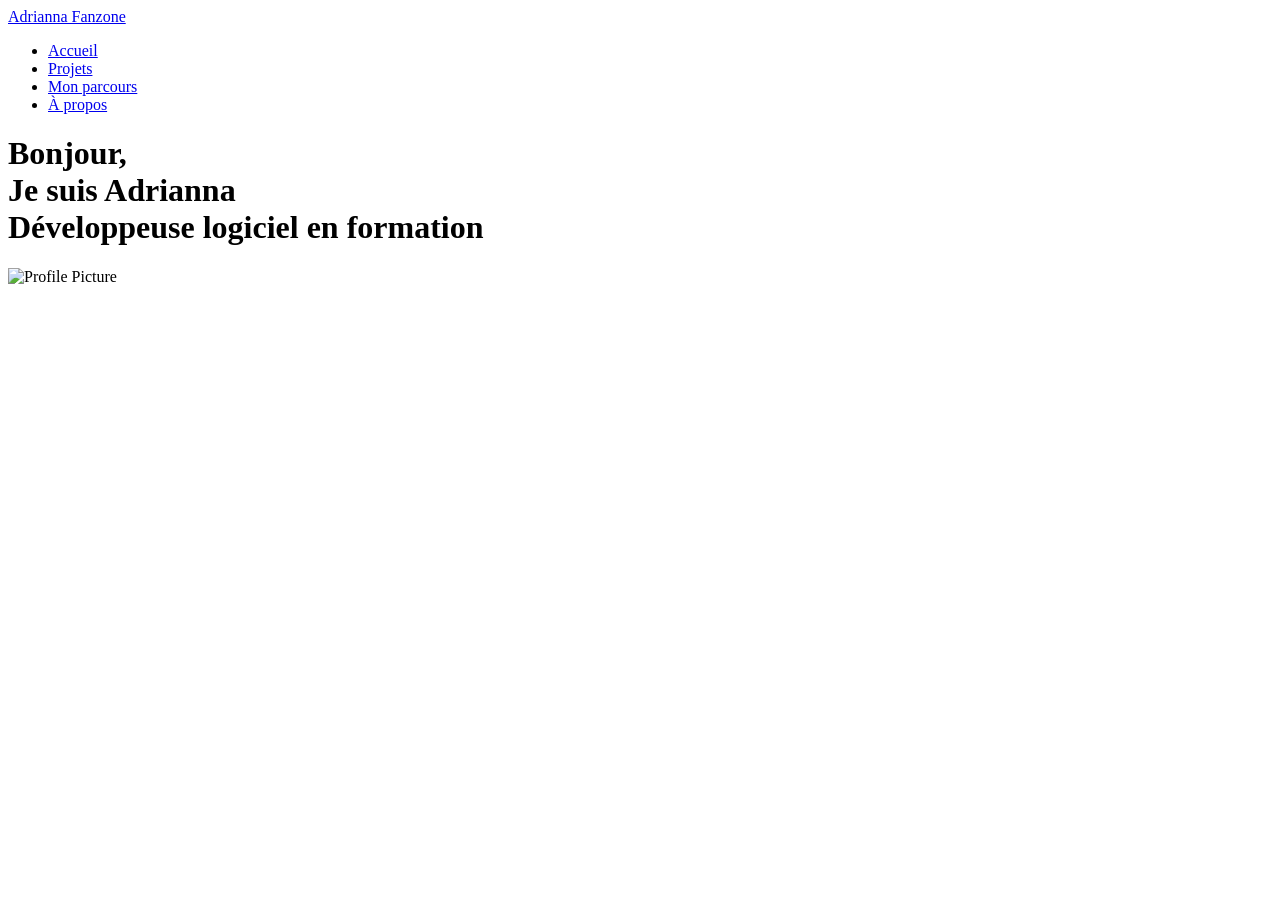
==== index.html @ 287948be "Créé base des fichier et header" ====
<!DOCTYPE html>
<html lang="fr">
<head>
    <meta charset="UTF-8">
    <meta name="viewport" content="width=device-width, initial-scale=1.0">
    <link rel="preconnect" href="https://fonts.googleapis.com">
    <link rel="preconnect" href="https://fonts.gstatic.com" crossorigin>
    <link href="https://fonts.googleapis.com/css2?family=Noto+Sans+JP:wght@100..900&family=Quicksand:wght@300..700&display=swap" rel="stylesheet">
    <link rel="preconnect" href="https://fonts.googleapis.com">
    <link rel="preconnect" href="https://fonts.gstatic.com" crossorigin>
    <link href="https://fonts.googleapis.com/css2?family=Noto+Sans+JP:wght@100..900&family=Quicksand:wght@300..700&family=Zalando+Sans+Expanded:ital,wght@0,200..900;1,200..900&display=swap" rel="stylesheet">
    <link rel="stylesheet" href="../keep/css/styles.css">
    <title>Document</title>
    <link rel="stylesheet" href="../keep/css/styles.css">
</head>
<body>

<header>

    <div class="menu">
        <nav class="primary-nav">
            <a href="#" class="name">Adrianna Fanzone</a>
            <ul class="nav-links">
                <li><a href="index.html" class="nav-link" id="opened">Accueil</a></li>
                <li><a href="projets.html" class="nav-link">Projets</a></li>
                <li><a href="parcours.html" class="nav-link">Mon parcours</a></li>
                <li><a href="apropos.html" class="nav-link">À propos</a></li>
            </ul>
        </nav>
    </div>
</header>

<main>

    <div class="presentation">
        <div class="text">
            <h1>Bonjour, <br> Je suis <span id="colored">Adrianna</span> <br> Développeuse logiciel en formation</h1>
        </div>
        <img class="profilePicture" src="../keep/img/profilePicture.png" alt="Profile Picture">

    </div>

</main>

<footer>

</footer>

</body>
</html>
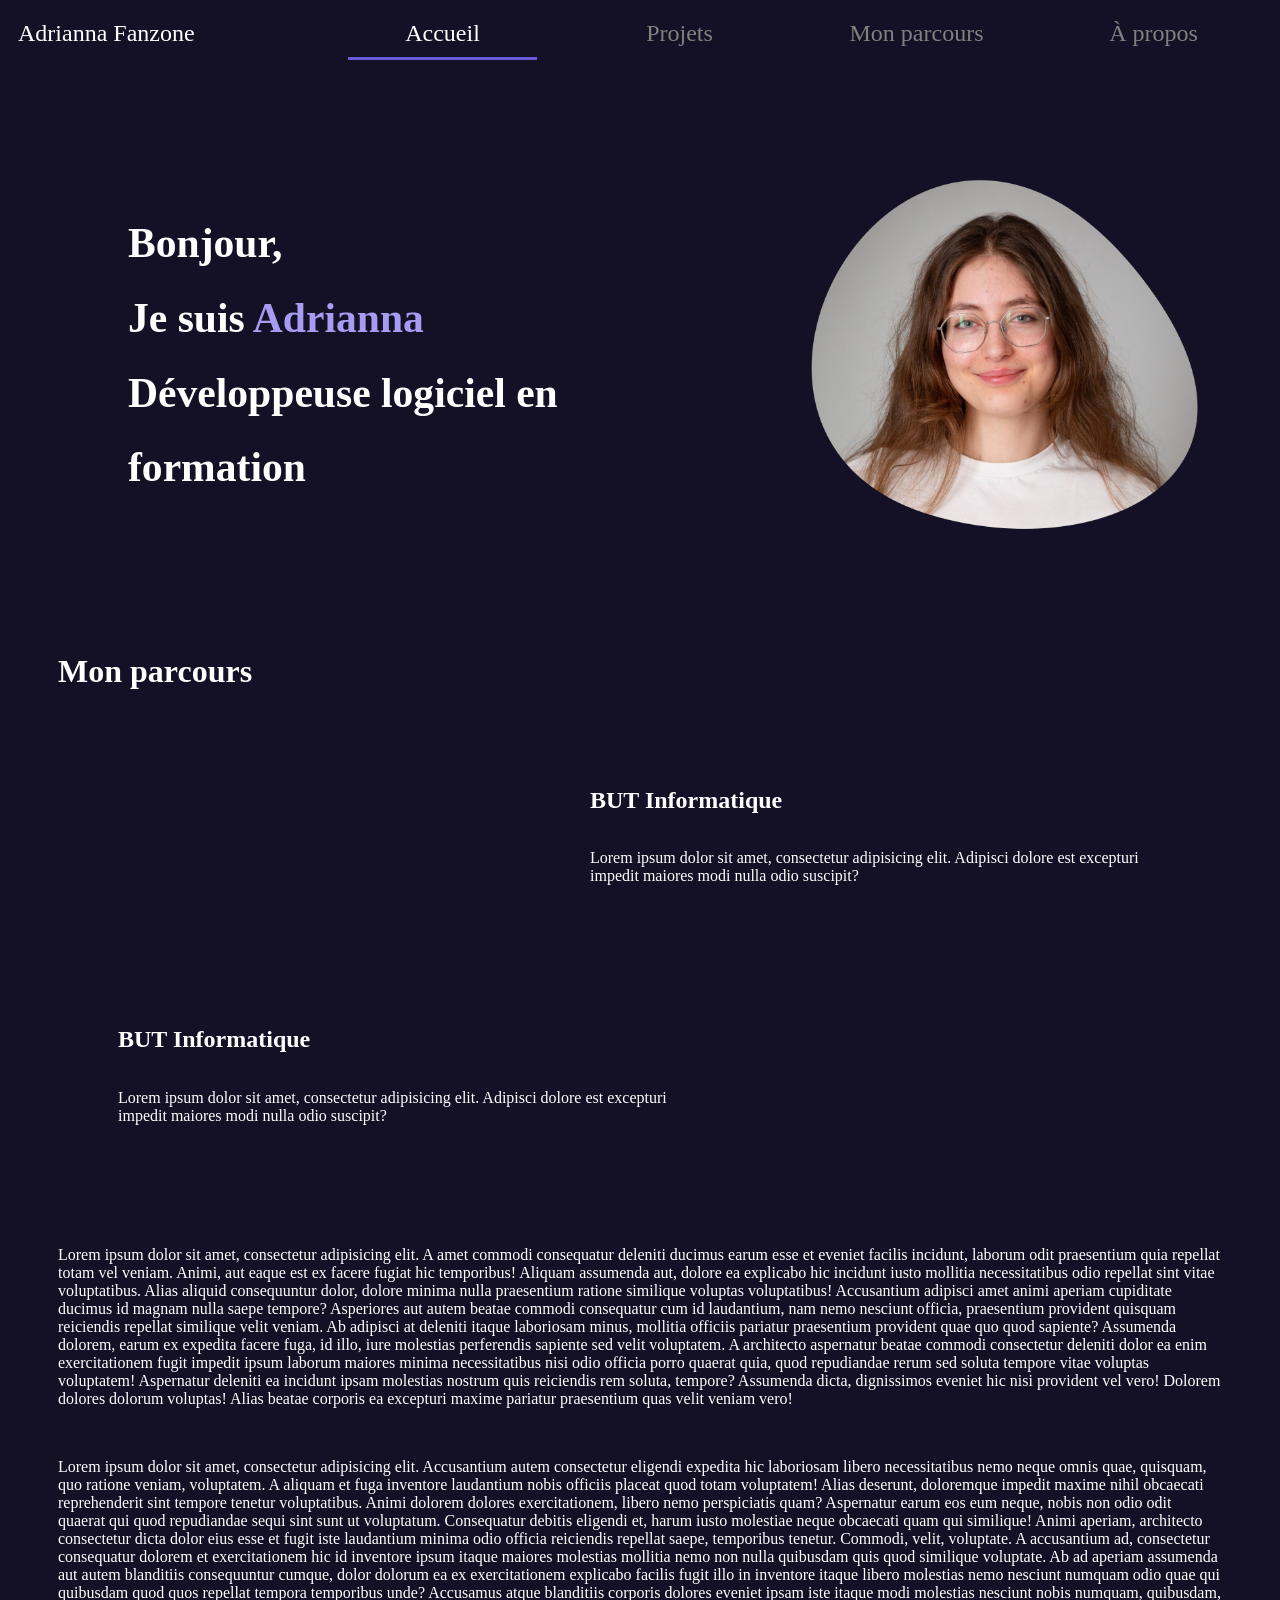
==== commit a1a339bf: "Ajout css" ====
--- a/index.html
+++ b/index.html
@@ -9,9 +9,8 @@
     <link rel="preconnect" href="https://fonts.googleapis.com">
     <link rel="preconnect" href="https://fonts.gstatic.com" crossorigin>
     <link href="https://fonts.googleapis.com/css2?family=Noto+Sans+JP:wght@100..900&family=Quicksand:wght@300..700&family=Zalando+Sans+Expanded:ital,wght@0,200..900;1,200..900&display=swap" rel="stylesheet">
-    <link rel="stylesheet" href="../keep/css/styles.css">
+    <link rel="stylesheet" href="./css/styles.css">
     <title>Document</title>
-    <link rel="stylesheet" href="../keep/css/styles.css">
 </head>
 <body>
 
@@ -22,9 +21,9 @@
             <a href="#" class="name">Adrianna Fanzone</a>
             <ul class="nav-links">
                 <li><a href="index.html" class="nav-link" id="opened">Accueil</a></li>
-                <li><a href="projets.html" class="nav-link">Projets</a></li>
-                <li><a href="parcours.html" class="nav-link">Mon parcours</a></li>
-                <li><a href="apropos.html" class="nav-link">À propos</a></li>
+                <li><a href="#projets" class="nav-link">Projets</a></li>
+                <li><a href="#parcours" class="nav-link">Mon parcours</a></li>
+                <li><a href="#apropos" class="nav-link">À propos</a></li>
             </ul>
         </nav>
     </div>
@@ -36,8 +35,34 @@
         <div class="text">
             <h1>Bonjour, <br> Je suis <span id="colored">Adrianna</span> <br> Développeuse logiciel en formation</h1>
         </div>
-        <img class="profilePicture" src="../keep/img/profilePicture.png" alt="Profile Picture">
+        <img class="profilePicture" src="./img/profilePicture.png" alt="Profile Picture">
 
+    </div>
+
+    <div id="parcours">
+        <h1>Mon parcours</h1>
+        <div class="containsMultiple">
+            <div class="containsOne">
+                <div class="containsContentR">
+                    <h2>BUT Informatique</h2>
+                    <p>Lorem ipsum dolor sit amet, consectetur adipisicing elit. Adipisci dolore est excepturi impedit maiores modi nulla odio suscipit?</p>
+                </div>
+            </div>
+            <div class="containsOne">
+                <div class="containsContentL">
+                    <h2>BUT Informatique</h2>
+                    <p>Lorem ipsum dolor sit amet, consectetur adipisicing elit. Adipisci dolore est excepturi impedit maiores modi nulla odio suscipit?</p>
+                </div>
+            </div>
+        </div>
+    </div>
+
+    <div id="projets">
+        Lorem ipsum dolor sit amet, consectetur adipisicing elit. A amet commodi consequatur deleniti ducimus earum esse et eveniet facilis incidunt, laborum odit praesentium quia repellat totam vel veniam. Animi, aut eaque est ex facere fugiat hic temporibus! Aliquam assumenda aut, dolore ea explicabo hic incidunt iusto mollitia necessitatibus odio repellat sint vitae voluptatibus. Alias aliquid consequuntur dolor, dolore minima nulla praesentium ratione similique voluptas voluptatibus! Accusantium adipisci amet animi aperiam cupiditate ducimus id magnam nulla saepe tempore? Asperiores aut autem beatae commodi consequatur cum id laudantium, nam nemo nesciunt officia, praesentium provident quisquam reiciendis repellat similique velit veniam. Ab adipisci at deleniti itaque laboriosam minus, mollitia officiis pariatur praesentium provident quae quo quod sapiente? Assumenda dolorem, earum ex expedita facere fuga, id illo, iure molestias perferendis sapiente sed velit voluptatem. A architecto aspernatur beatae commodi consectetur deleniti dolor ea enim exercitationem fugit impedit ipsum laborum maiores minima necessitatibus nisi odio officia porro quaerat quia, quod repudiandae rerum sed soluta tempore vitae voluptas voluptatem! Aspernatur deleniti ea incidunt ipsam molestias nostrum quis reiciendis rem soluta, tempore? Assumenda dicta, dignissimos eveniet hic nisi provident vel vero! Dolorem dolores dolorum voluptas! Alias beatae corporis ea excepturi maxime pariatur praesentium quas velit veniam vero!
+    </div>
+
+    <div id="apropos">
+        Lorem ipsum dolor sit amet, consectetur adipisicing elit. Accusantium autem consectetur eligendi expedita hic laboriosam libero necessitatibus nemo neque omnis quae, quisquam, quo ratione veniam, voluptatem. A aliquam et fuga inventore laudantium nobis officiis placeat quod totam voluptatem! Alias deserunt, doloremque impedit maxime nihil obcaecati reprehenderit sint tempore tenetur voluptatibus. Animi dolorem dolores exercitationem, libero nemo perspiciatis quam? Aspernatur earum eos eum neque, nobis non odio odit quaerat qui quod repudiandae sequi sint sunt ut voluptatum. Consequatur debitis eligendi et, harum iusto molestiae neque obcaecati quam qui similique! Animi aperiam, architecto consectetur dicta dolor eius esse et fugit iste laudantium minima odio officia reiciendis repellat saepe, temporibus tenetur. Commodi, velit, voluptate. A accusantium ad, consectetur consequatur dolorem et exercitationem hic id inventore ipsum itaque maiores molestias mollitia nemo non nulla quibusdam quis quod similique voluptate. Ab ad aperiam assumenda aut autem blanditiis consequuntur cumque, dolor dolorum ea ex exercitationem explicabo facilis fugit illo in inventore itaque libero molestias nemo nesciunt numquam odio quae qui quibusdam quod quos repellat tempora temporibus unde? Accusamus atque blanditiis corporis dolores eveniet ipsam iste itaque modi molestias nesciunt nobis numquam, quibusdam, quisquam quo voluptatibus. Assumenda autem deserunt est, iusto laudantium nam perspiciatis porro sapiente? Veritatis.
     </div>
 
 </main>
--- a/css/styles.css
+++ b/css/styles.css
@@ -0,0 +1,150 @@
+body {
+    background-color: #141126;
+    color: white;
+    font-family: Quicksand;
+    height: 100vh;
+}
+
+main {
+    height: 100%;
+    align-content: center;
+}
+
+main div {
+    margin: 50px;
+}
+
+header {
+    position: sticky;
+    top: 0;
+}
+
+.menu {
+    /*display: flex;*/
+    /*align-items: center;*/
+    /*justify-content: space-between;*/
+    margin: 0 auto;
+    background-color: #141126;
+}
+
+.primary-nav {
+    display: flex;
+    align-items: center;
+    justify-content: space-between;
+    font-size: 1.5rem;
+}
+
+.name {
+    margin-left: 10px;
+    text-decoration: none;
+    color: white;
+}
+
+.nav-links {
+    display: flex;
+    list-style: none;
+    width: 75%;
+    height: 50px;
+    align-items: center;
+    margin: 0;
+    padding: 0;
+}
+
+.nav-links li {
+    display: grid;
+    width: 25%;
+    margin: 0;
+    padding: 0;
+    height: 100%;
+    place-items: center;
+    position: relative;
+}
+
+.nav-link {
+    text-decoration: none;
+    color: grey;
+    margin: 0;
+}
+
+.nav-links li::after {
+    content: "";
+    position: absolute;
+    background-color: #6A59D9;
+    height: 3px;
+    width: 0;
+    bottom: -2px;
+    transition: all 0.5s ease;
+}
+
+.nav-links li:hover a {
+    color: white;
+}
+
+.nav-links li:hover::after {
+    width: 80%;
+}
+
+#opened {
+    color: white;
+}
+
+#opened::after {
+    content: "";
+    position: absolute;
+    background-color: #6A59D9;
+    height: 3px;
+    width: 80%;
+    bottom: -2px;
+    left: 10%;
+}
+
+.presentation {
+    padding: 20px;
+    display: flex;
+    align-items: center;
+    justify-content: center;
+    font-family: Zalando Sans Expanded;
+    font-size: 1.3rem;
+}
+
+.text {
+    line-height: 1.8;
+}
+
+.profilePicture {
+    width: 35%;
+    float: left;
+    margin-left: 50px;
+}
+
+#colored {
+    color: #A79BF2;
+}
+
+/*PARTIE PARCOURS*/
+
+.containsMultiple {
+    overflow: auto;
+    margin: 5px;
+}
+
+.containsOne {
+    overflow: auto;
+    margin: 5px;
+}
+
+.containsContentR {
+    position: relative;
+    display: flex;
+    flex-direction: column;
+    float: right;
+    width: 50%;
+}
+
+.containsContentL {
+    position: relative;
+    display: flex;
+    flex-direction: column;
+    float: left;
+    width: 50%;
+}
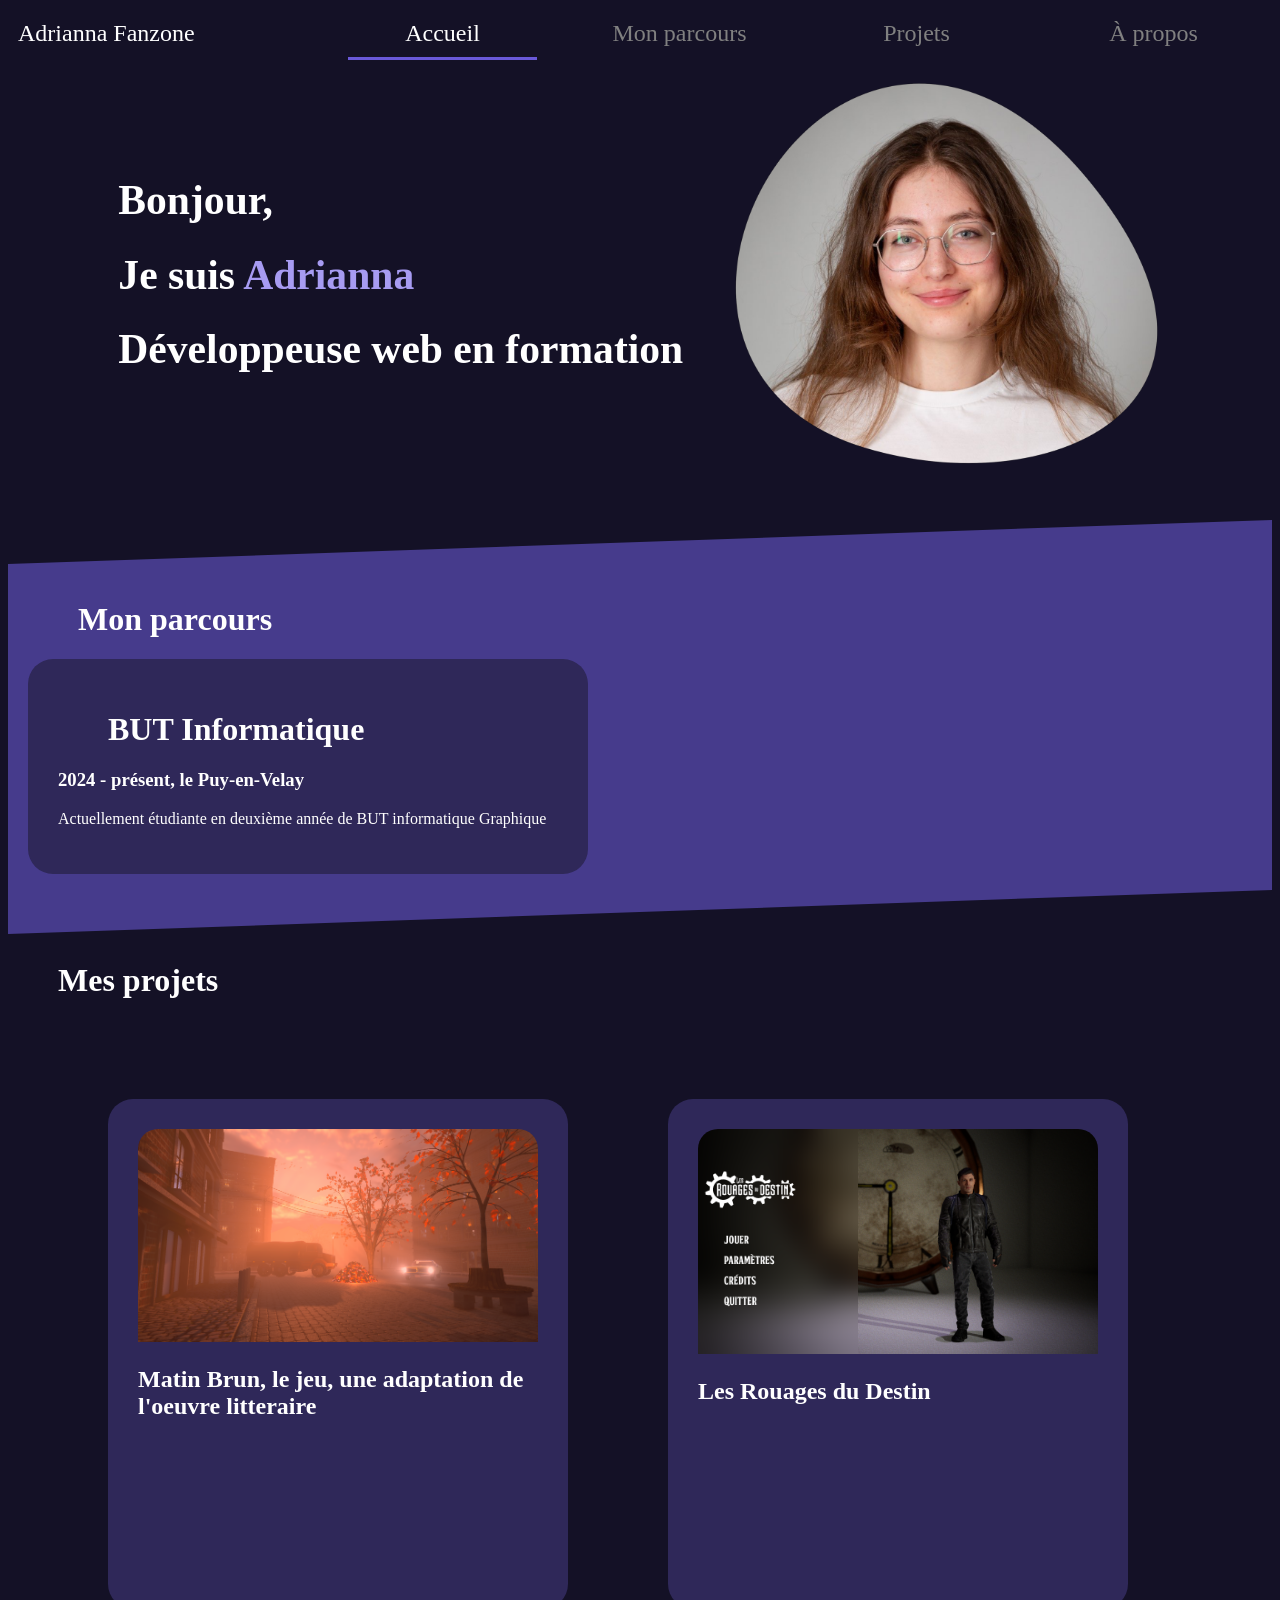
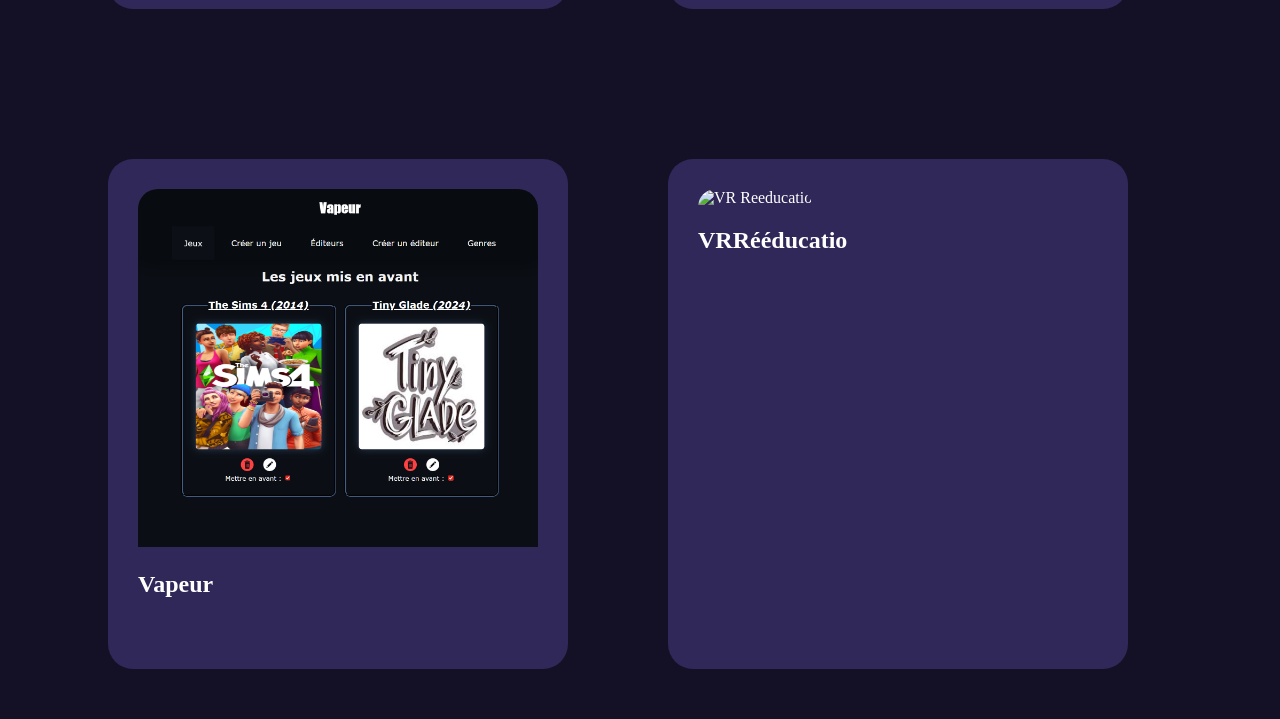
==== commit d27daf2b: "avancé layout et pages projets" ====
--- a/index.html
+++ b/index.html
@@ -21,9 +21,9 @@
             <a href="#" class="name">Adrianna Fanzone</a>
             <ul class="nav-links">
                 <li><a href="index.html" class="nav-link" id="opened">Accueil</a></li>
-                <li><a href="#projets" class="nav-link">Projets</a></li>
-                <li><a href="#parcours" class="nav-link">Mon parcours</a></li>
-                <li><a href="#apropos" class="nav-link">À propos</a></li>
+                <li><a href="index.html#parcours" class="nav-link">Mon parcours</a></li>
+                <li><a href="index.html#projets" class="nav-link">Projets</a></li>
+                <li><a href="apropos.html" class="nav-link">À propos</a></li>
             </ul>
         </nav>
     </div>
@@ -33,37 +33,67 @@
 
     <div class="presentation">
         <div class="text">
-            <h1>Bonjour, <br> Je suis <span id="colored">Adrianna</span> <br> Développeuse logiciel en formation</h1>
+            <h1>Bonjour, <br> Je suis <span id="colored">Adrianna</span> <br> Développeuse web en formation</h1>
         </div>
         <img class="profilePicture" src="./img/profilePicture.png" alt="Profile Picture">
 
     </div>
 
     <div id="parcours">
+        <div class="content">
         <h1>Mon parcours</h1>
-        <div class="containsMultiple">
-            <div class="containsOne">
-                <div class="containsContentR">
-                    <h2>BUT Informatique</h2>
-                    <p>Lorem ipsum dolor sit amet, consectetur adipisicing elit. Adipisci dolore est excepturi impedit maiores modi nulla odio suscipit?</p>
+
+            <div class="parcourContainer">
+                <h1>BUT Informatique</h1>
+                <h3>2024 - présent, le Puy-en-Velay</h3>
+                <p>Actuellement étudiante en deuxième année de BUT informatique Graphique</p>
+            </div>
+
+        </div>
+
+    </div>
+
+    <div id="projets">
+        <h1>Mes projets</h1>
+        <div class="projectContainer">
+
+            <div class="TwoProjects">
+                <a href="projets/MatinBrun.html">
+                <div class="project">
+                    <img src="img/MatinBrun/MatinBrun.png" alt="Matin Brun">
+                    <h2>Matin Brun, le jeu, une adaptation de l'oeuvre litteraire</h2>
                 </div>
+                </a>
+
+                <a href="projets/RouagesDestin.html">
+                <div class="project">
+                    <img src="img/RouagesDestin/RouagesDestin.png" alt="Rouages du destin">
+                    <h2>Les Rouages du Destin</h2>
+                </div>
+                </a>
             </div>
-            <div class="containsOne">
-                <div class="containsContentL">
-                    <h2>BUT Informatique</h2>
-                    <p>Lorem ipsum dolor sit amet, consectetur adipisicing elit. Adipisci dolore est excepturi impedit maiores modi nulla odio suscipit?</p>
+
+            <div class="TwoProjects">
+
+                <a href="projets/Vapeur.html">
+                <div class="project">
+                    <img src="./img/Vapeur/Vapeur.png" alt="Vapeur">
+                    <h2>Vapeur</h2>
                 </div>
+                </a>
+
+
+                <a href="projets/VRReeducatio.html">
+                <div class="project">
+                    <img src="./img/VRReeducatio.jpg" alt="VR Reeducatio">
+                    <h2>VRRééducatio</h2>
+                </div>
+                </a>
             </div>
+
         </div>
     </div>
 
-    <div id="projets">
-        Lorem ipsum dolor sit amet, consectetur adipisicing elit. A amet commodi consequatur deleniti ducimus earum esse et eveniet facilis incidunt, laborum odit praesentium quia repellat totam vel veniam. Animi, aut eaque est ex facere fugiat hic temporibus! Aliquam assumenda aut, dolore ea explicabo hic incidunt iusto mollitia necessitatibus odio repellat sint vitae voluptatibus. Alias aliquid consequuntur dolor, dolore minima nulla praesentium ratione similique voluptas voluptatibus! Accusantium adipisci amet animi aperiam cupiditate ducimus id magnam nulla saepe tempore? Asperiores aut autem beatae commodi consequatur cum id laudantium, nam nemo nesciunt officia, praesentium provident quisquam reiciendis repellat similique velit veniam. Ab adipisci at deleniti itaque laboriosam minus, mollitia officiis pariatur praesentium provident quae quo quod sapiente? Assumenda dolorem, earum ex expedita facere fuga, id illo, iure molestias perferendis sapiente sed velit voluptatem. A architecto aspernatur beatae commodi consectetur deleniti dolor ea enim exercitationem fugit impedit ipsum laborum maiores minima necessitatibus nisi odio officia porro quaerat quia, quod repudiandae rerum sed soluta tempore vitae voluptas voluptatem! Aspernatur deleniti ea incidunt ipsam molestias nostrum quis reiciendis rem soluta, tempore? Assumenda dicta, dignissimos eveniet hic nisi provident vel vero! Dolorem dolores dolorum voluptas! Alias beatae corporis ea excepturi maxime pariatur praesentium quas velit veniam vero!
-    </div>
-
-    <div id="apropos">
-        Lorem ipsum dolor sit amet, consectetur adipisicing elit. Accusantium autem consectetur eligendi expedita hic laboriosam libero necessitatibus nemo neque omnis quae, quisquam, quo ratione veniam, voluptatem. A aliquam et fuga inventore laudantium nobis officiis placeat quod totam voluptatem! Alias deserunt, doloremque impedit maxime nihil obcaecati reprehenderit sint tempore tenetur voluptatibus. Animi dolorem dolores exercitationem, libero nemo perspiciatis quam? Aspernatur earum eos eum neque, nobis non odio odit quaerat qui quod repudiandae sequi sint sunt ut voluptatum. Consequatur debitis eligendi et, harum iusto molestiae neque obcaecati quam qui similique! Animi aperiam, architecto consectetur dicta dolor eius esse et fugit iste laudantium minima odio officia reiciendis repellat saepe, temporibus tenetur. Commodi, velit, voluptate. A accusantium ad, consectetur consequatur dolorem et exercitationem hic id inventore ipsum itaque maiores molestias mollitia nemo non nulla quibusdam quis quod similique voluptate. Ab ad aperiam assumenda aut autem blanditiis consequuntur cumque, dolor dolorum ea ex exercitationem explicabo facilis fugit illo in inventore itaque libero molestias nemo nesciunt numquam odio quae qui quibusdam quod quos repellat tempora temporibus unde? Accusamus atque blanditiis corporis dolores eveniet ipsam iste itaque modi molestias nesciunt nobis numquam, quibusdam, quisquam quo voluptatibus. Assumenda autem deserunt est, iusto laudantium nam perspiciatis porro sapiente? Veritatis.
-    </div>
 
 </main>
 
--- a/css/styles.css
+++ b/css/styles.css
@@ -10,13 +10,19 @@
     align-content: center;
 }
 
-main div {
-    margin: 50px;
-}
-
 header {
     position: sticky;
     top: 0;
+    z-index: 1;
+}
+
+a {
+    text-decoration: none;
+    color: white;
+}
+
+a:visited {
+    color: white;
 }
 
 .menu {
@@ -123,28 +129,63 @@
 
 /*PARTIE PARCOURS*/
 
-.containsMultiple {
-    overflow: auto;
-    margin: 5px;
+#parcours {
+    background-color: #463B8C;
+    margin-top: 50px;
+    padding: 3% 20px; /* Added a percentage value for top/bottom padding to keep the wrapper inside of the parent */
+
+    -webkit-transform: skewY(-2deg);
+    -moz-transform: skewY(-2deg);
+    -ms-transform: skewY(-2deg);
+    -o-transform: skewY(-2deg);
+    transform: skewY(-2deg);
+
+
+    h1 {
+        padding-left: 50px;
+    }
 }
 
-.containsOne {
-    overflow: auto;
-    margin: 5px;
+#parcours > .content {
+    -webkit-transform: skewY(2deg);
+    -moz-transform: skewY(2deg);
+    -ms-transform: skewY(2deg);
+    -o-transform: skewY(2deg);
+    transform: skewY(2deg);
 }
 
-.containsContentR {
-    position: relative;
-    display: flex;
-    flex-direction: column;
-    float: right;
-    width: 50%;
+.parcourContainer {
+    background-color: #2F2859;
+    border-radius: 25px;
+    width: 500px;
+    padding: 30px;
 }
 
-.containsContentL {
-    position: relative;
+#projets {
+    margin-top: 50px;
+
+    h1 {
+        padding-left: 50px;
+    }
+}
+
+.TwoProjects{
     display: flex;
-    flex-direction: column;
-    float: left;
-    width: 50%;
+    margin: 50px;
+    align-items: center;
+}
+
+.project {
+    background-color: #2F2859;
+    border-radius: 25px;
+    margin: 50px;
+    width: 400px;
+    height: 450px;
+    padding: 30px;
+
+    img {
+        width: 100%;
+        border-radius: 20px 20px 0px 0px;
+    }
+
 }
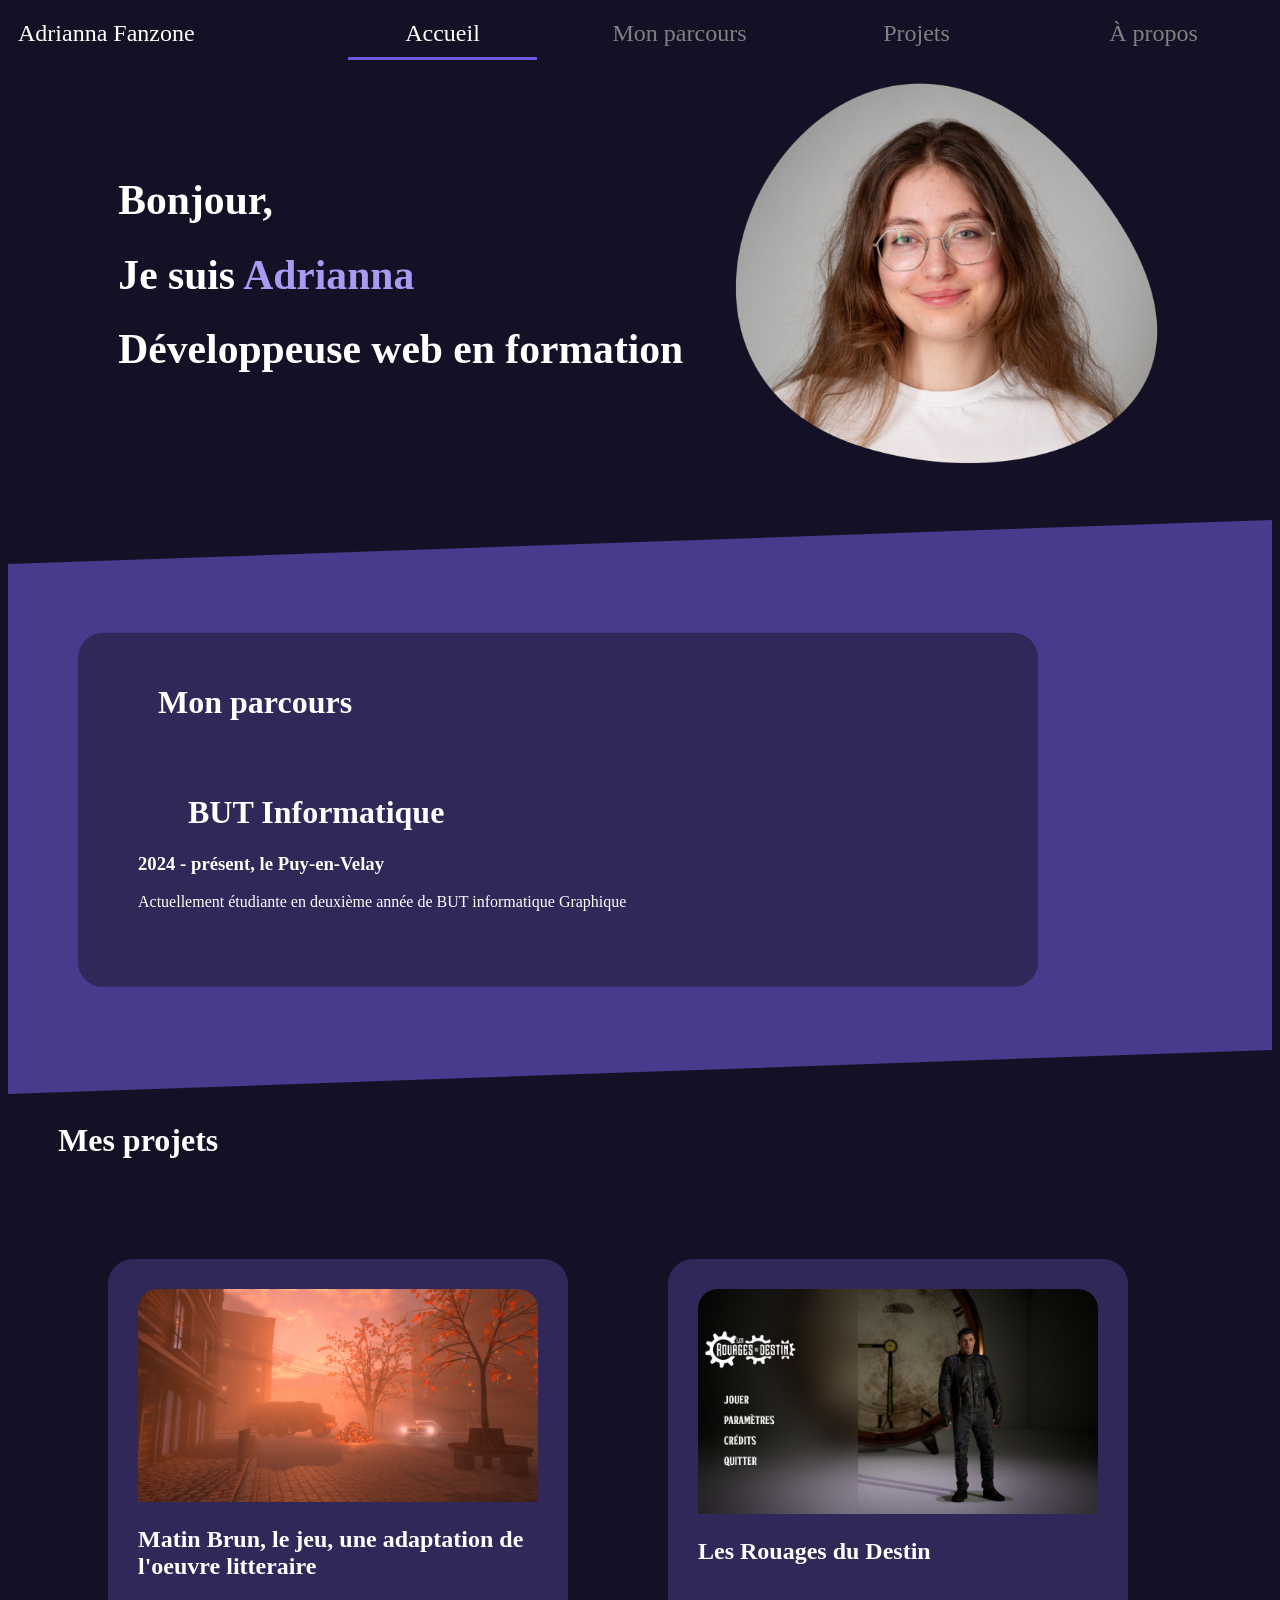
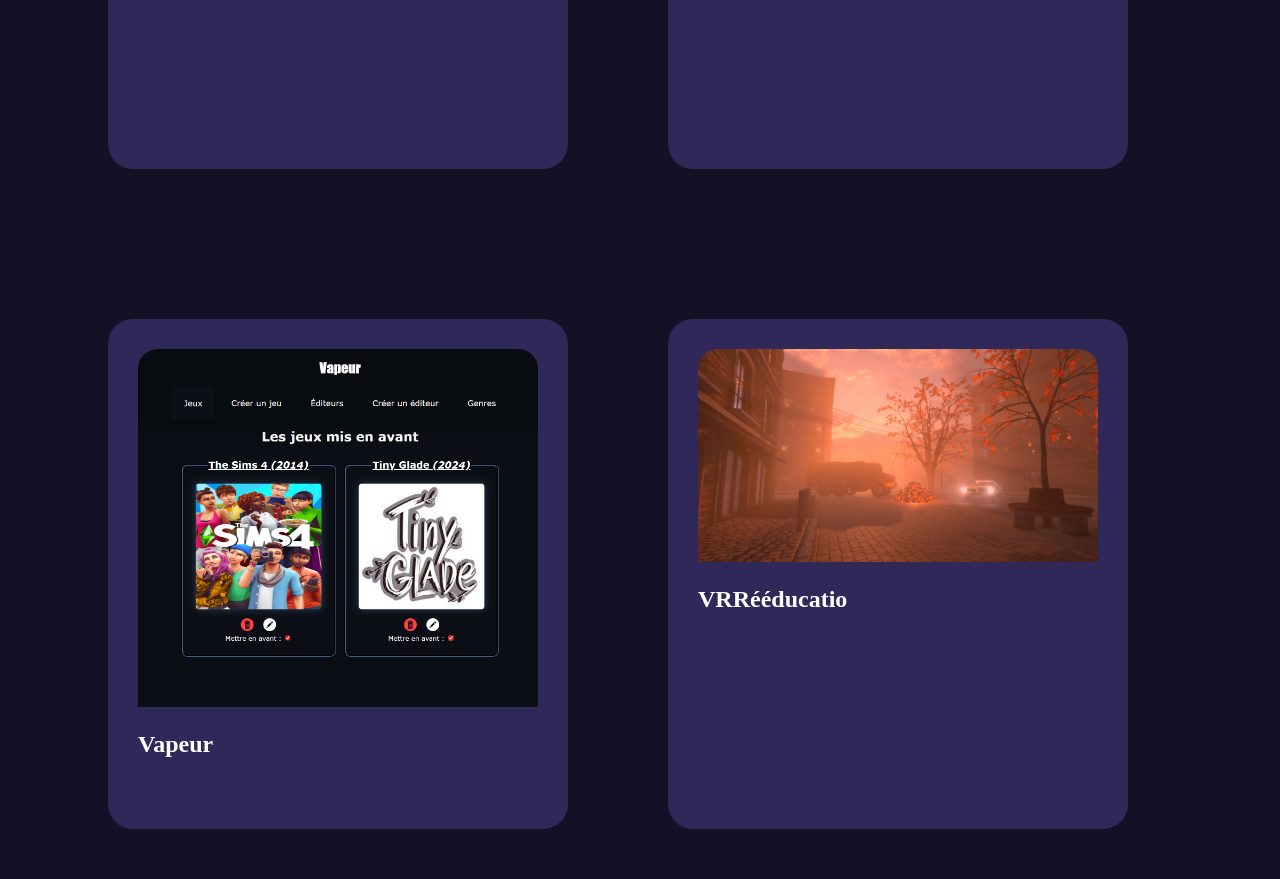
==== commit 3850a0f3: "a" ====
--- a/index.html
+++ b/index.html
@@ -85,7 +85,7 @@
 
                 <a href="projets/VRReeducatio.html">
                 <div class="project">
-                    <img src="./img/VRReeducatio.jpg" alt="VR Reeducatio">
+                    <img src="./img/VRReeducatio/VRReeducatio.png" alt="VR Reeducatio">
                     <h2>VRRééducatio</h2>
                 </div>
                 </a>
--- a/css/styles.css
+++ b/css/styles.css
@@ -7,13 +7,13 @@
 
 main {
     height: 100%;
-    align-content: center;
+    /*align-content: center;*/
 }
 
 header {
     position: sticky;
     top: 0;
-    z-index: 1;
+    z-index: 2;
 }
 
 a {
@@ -187,5 +187,38 @@
         width: 100%;
         border-radius: 20px 20px 0px 0px;
     }
-
+}
+
+.couverture {
+    margin-top: 100px;
+    text-align: center;
+}
+
+.photoCouverture {
+    width: 50%;
+}
+
+.projets {
+    display: flex;
+    flex-direction: column;
+    text-align: center;
+    align-items: center;
+    justify-content: center;
+}
+
+.images {
+    display: flex;
+
+    img {
+        height: 300px;
+        margin: 20px;
+    }
+}
+
+.content {
+    background-color: #2F2859;
+    border-radius: 25px;
+    margin: 50px;
+    width: 900px;
+    padding: 30px;
 }
